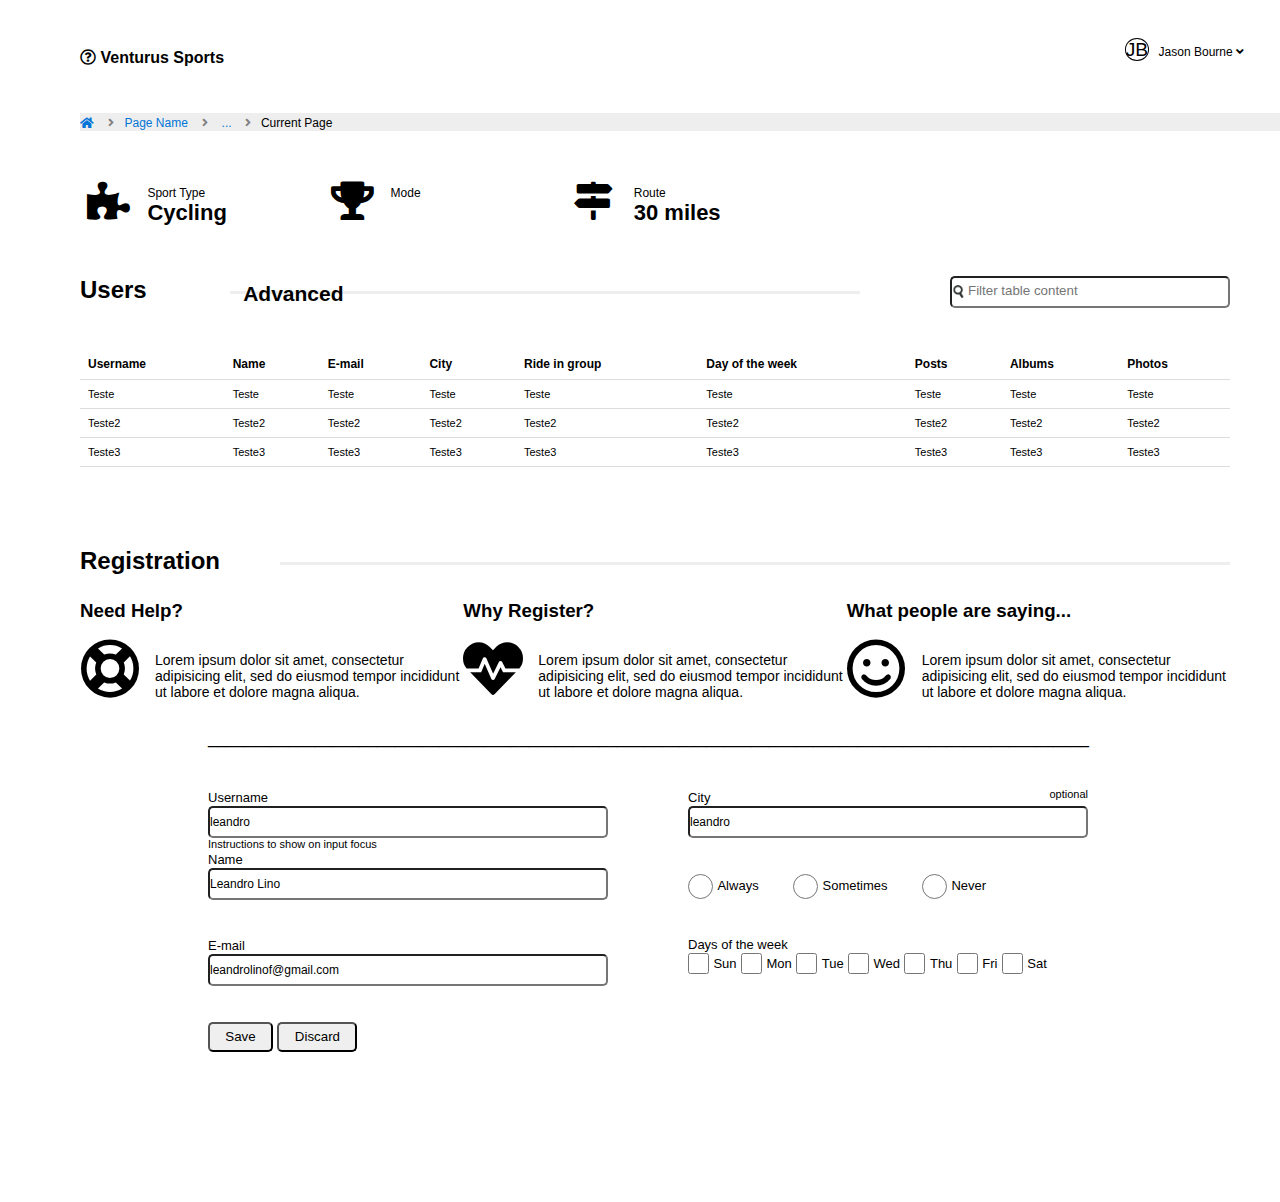
==== index.html @ faa8ad54 "teste venturus" ====
<!DOCTYPE html>
<html>
	<head>
		<title>Venturus Sports</title>
		<meta charset="utf-8">
		<link rel="stylesheet" href="assets/css/fontawesome.min.css">
		<link rel="stylesheet" href="assets/css/all.min.css">	
		<link rel="stylesheet" href="assets/css/solid.min.css">
		<link rel="stylesheet" type="text/css" href="assets/css/style.css">
	</head>

	<body>
		<div id="container">
			<div id="area-cabecalho">			
				<div id="area-logo">
					<h1>
						<i class="far fa-question-circle"></i>
						Venturus Sports
					</h1>
				</div>

				<div id="area-dropdown">
					<div class="dropdown">
						<span>JB</span>

					    <button class="dropbtn">Jason Bourne 
					      <i class="fa fa-angle-down"></i>
					    </button>
						
						<div class="dropdown-content">
						    <a href="#">Friends List</a>
						    <a href="#">Saved Items</a>
						    <a href="#">Notifications</a>
						    <a href="#">User Preferences</a>
						    <p>_____________________</p>
						    <a href="#">Logout</a>
						</div>
					</div>
				</div>
			</div>

			
			<div id="area-breadcrumb">
				<ul class="breadcrumb">
					<li><a href="#"><i class="fas fa-home"></i></a></li>
				    <li><a href="#">Page Name</a></li>
				    <li><a href="#"> ... </a></li>
				    <li>Current Page</li>
				</ul>
			</div>


			<div id="area-program">
				<div>
					<i class="fas fa-puzzle-piece"></i>
					<p id="sport">Sport Type</p>
					<p id="cycling">Cycling</p>
				</div>

				<div>
					<i class="fas fa-trophy"></i>
					<p id="mode">Mode</p>
					<p id="advanced">Advanced</p>
				</div>

				<div>
					<i class="fas fa-map-signs"></i>
					<p id="route">Route</p>
					<p id="miles">30 miles</p>
				</div>
			</div>


			<div id="area-table">
				<div id="area-table-head">
					<div id="area-users" class="pesquisa">
						<h2>Users</h2>
					</div>

					<div id="area-traco" class="pesquisa"></div>

					<div class="pesquisa" id="area-search">
						<input type="text" id="inputSearch" placeholder="Filter table content">
					</div>
				</div>

				<table>
					<thead>
                        <tr>
                        	<th>Username</th>
                        	<th>Name</th>
                        	<th>E-mail</th>
                        	<th>City</th>
                        	<th>Ride in group</th>
                        	<th>Day of the week</th>
                        	<th>Posts</th>
                        	<th>Albums</th>
                        	<th>Photos</th>
                        </tr>
                    </thead>

                    <tbody>
                    	<tr>
                    		<td>Teste</td>
                    		<td>Teste</td>
                    		<td>Teste</td>
                    		<td>Teste</td>
                    		<td>Teste</td>
                    		<td>Teste</td>
                    		<td>Teste</td>
                    		<td>Teste</td>
                    		<td>Teste</td>
                    	</tr>

                    	<tr>
                    		<td>Teste2</td>
                    		<td>Teste2</td>
                    		<td>Teste2</td>
                    		<td>Teste2</td>
                    		<td>Teste2</td>
                    		<td>Teste2</td>
                    		<td>Teste2</td>
                    		<td>Teste2</td>
                    		<td>Teste2</td>
                    	</tr>

                    	<tr>
                    		<td>Teste3</td>
                    		<td>Teste3</td>
                    		<td>Teste3</td>
                    		<td>Teste3</td>
                    		<td>Teste3</td>
                    		<td>Teste3</td>
                    		<td>Teste3</td>
                    		<td>Teste3</td>
                    		<td>Teste3</td>
                    	</tr>
                    </tbody>
				</table>
			</div>


			<div id="area-registration">
				<div id="area-reg">
					<div class="reg">
						<h2>Registration</h2>
					</div>

					<div id="area-traco2" class="pesquisa"></div>
				</div>
			</div>


			<div id="area-texts">
				<div>
					<h3 id="need">Need Help?</h3>
					<i class="far fa-life-ring"></i>
					<p id="help">Lorem ipsum dolor sit amet, consectetur adipisicing elit, sed do eiusmod tempor incididunt ut labore et dolore magna aliqua.</p>
				</div>

				<div>
					<h3 id="why">Why Register?</h3>
					<i class="fas fa-heartbeat"></i>
					<p id="why-register">Lorem ipsum dolor sit amet, consectetur adipisicing elit, sed do eiusmod tempor incididunt ut labore et dolore magna aliqua.</p>
				</div>

				<div>
					<h3>What people are saying...</h3>
					<i class="far fa-smile"></i>
					<p id="what-people">Lorem ipsum dolor sit amet, consectetur adipisicing elit, sed do eiusmod tempor incididunt ut labore et dolore magna aliqua.</p>
				</div>
			</div>

			<p id="linha-baixo">___________________________________________________________________________________________________
			</p>

			<div id="area-form">
				<form enctype="multipart/form-data" id="cadFuncSCracha" method="POST" data-toggle="validator">
					<section class="container row">
						<div>
							<label for="inputUserName">Username</label><br>
		                    <input class="input" type="text" id="inputUserName" name="inputUserName" value="leandro"><br>
		                    <p id="instructions">Instructions to show on input focus</p>

							<label for="inputName">Name</label><br>
		                    <input class="input" type="text" id="inputName" name="inputName" value="Leandro Lino"><br><br><br>

							<label for="inputMail">E-mail</label><br>
		                    <input class="input" type="text" id="inputMail" name="inputMail" value="leandrolinof@gmail.com"><br><br><br>

		                    <input class="save" type="submit" value="Save">
		  					<input class="discard" type="submit" value="Discard">
	  					</div>

	  					<div>
							<label for="inputCity">City</label>
							<label id="inputOptional" for="inputCity">optional</label><br>
		                    <input class="input" type="text" id="inputCity" name="inputCity" value="leandro"><br><br><br>

							<input class="radio" type="radio" id="always" value="1" name="whatever">
							<label class="label-radio" for="male">Always</label>
							<input class="radio" type="radio" id="sometimes" value="2" name="whatever">
							<label class="label-radio" for="female">Sometimes</label>
							<input class="radio" type="radio" id="never" value="3" name="whatever">
							<label class="label-radio" for="other">Never</label><br><br><br>

							<label for="other">Days of the week</label><br>
					        <input class="check" type="checkbox" id="sun" name="sun" value="1">
						  	<label for="sun"> Sun</label>
						  	<input class="check" type="checkbox" id="mon" name="mon" value="2">
						  	<label for="mon"> Mon</label>
						  	<input class="check" type="checkbox" id="tue" name="tue" value="3">
						  	<label for="tue"> Tue</label>	
						  	<input class="check" type="checkbox" id="wed" name="wed" value="3">
						  	<label for="wed"> Wed</label>
						  	<input class="check" type="checkbox" id="thu" name="thu" value="3">
						  	<label for="thu"> Thu</label>
						  	<input class="check" type="checkbox" id="fri" name="fri" value="3">
						  	<label for="fri"> Fri</label>
						  	<input class="check" type="checkbox" id="sat" name="sat" value="3">
						  	<label for="sat"> Sat</label>
	  					</div>
  					</section>
                </form>
            </div>
		</div>
	</body>
</html>
---- assets/css/solid.min.css ----
/*!
 * Font Awesome Free 5.13.0 by @fontawesome - https://fontawesome.com
 * License - https://fontawesome.com/license/free (Icons: CC BY 4.0, Fonts: SIL OFL 1.1, Code: MIT License)
 */
@font-face{font-family:"Font Awesome 5 Free";font-style:normal;font-weight:900;font-display:block;src:url(../webfonts/fa-solid-900.eot);src:url(../webfonts/fa-solid-900.eot?#iefix) format("embedded-opentype"),url(../webfonts/fa-solid-900.woff2) format("woff2"),url(../webfonts/fa-solid-900.woff) format("woff"),url(../webfonts/fa-solid-900.ttf) format("truetype"),url(../webfonts/fa-solid-900.svg#fontawesome) format("svg")}.fa,.fas{font-family:"Font Awesome 5 Free";font-weight:900}
---- assets/css/style.css ----
*{margin:0;padding:0;box-sizing:border-box}body{font-family:arial;background-color:#fff}#area-cabecalho{left:0;top:0;width:100%;height:100px;display:flex}#area-cabecalho h1{margin-top:22%;font-size:1em;margin-left:5em}#area-cabecalho #area-dropdown{margin-left:auto}#area-cabecalho #area-dropdown .dropbtn{margin-right:3em;font-size:12px;border:none;background-color:inherit}#area-cabecalho #area-dropdown .dropdown{position:relative;display:inline-block;float:right;margin-top:25%}#area-cabecalho #area-dropdown .dropdown span{border-radius:100%;border:1px solid black;font-size:1.2em;margin-right:5px}#area-cabecalho #area-dropdown .dropdown-content{display:none;position:absolute;min-width:160px;right:0;box-shadow:0px 8px 16px 0px rgba(0,0,0,0.2);z-index:1;font-size:12px}#area-cabecalho #area-dropdown .dropdown-content a{color:black;padding:12px 16px;text-decoration:none;display:block}#area-cabecalho #area-dropdown .dropdown:hover .dropdown-content{display:block}#area-breadcrumb ul.breadcrumb{background-color:#eee;margin-left:5em;margin-top:1%;margin-bottom:1%}#area-breadcrumb ul.breadcrumb li{display:inline;font-size:12px}#area-breadcrumb ul.breadcrumb li+li:before{padding:10px;font-family:"Font Awesome\ 5 Free";content:"\f105";font-weight:900;color:gray}#area-breadcrumb ul.breadcrumb li a{color:#0275d8;text-decoration:none}#area-breadcrumb ul.breadcrumb li a:hover{color:#01447e;text-decoration:underline}#area-program{display:flex}#area-program i{margin-left:2.3em;display:block;float:left;margin-right:10px;width:50px;height:100%;font-size:38px;margin-top:1em}#area-program div{width:19%;margin-bottom:2em}#area-program div #sport{margin-top:3.5em;font-size:12px}#area-program div #cycling{font-size:22px;font-weight:bold}#area-program div #mode{margin-top:3.5em;font-size:12px}#area-program div #advanced{font-size:21px;font-weight:bold}#area-program div #route{margin-top:3.5em;font-size:12px}#area-program div #miles{font-size:22px;font-weight:bold}#area-table{margin-left:5em;width:1150px}#area-table table{border-collapse:collapse;width:1150px}#area-table th,#area-table td{padding:8px;text-align:left;border-bottom:1px solid #ddd}#area-table th{font-size:12px}#area-table td{font-size:11px}#area-table tr:hover{background-color:#f5f5f5}#area-table #area-table-head .pesquisa{float:left}#area-table #area-table-head input[type='text']{background-image:url(../images/icon_search.png);background-repeat:no-repeat;background-position:left;background-size:1em}#area-table #area-table-head #inputSearch{height:32px;width:280px;border-radius:5px;padding:12px 16px 14px}#area-table #area-table-head #area-users{width:150px;margin-bottom:45px}#area-table #area-table-head #area-traco{border-bottom:inset;width:630px;margin-top:15px;margin-right:90px}#area-registration{margin-left:5em;margin-top:5em;width:1150px;display:flex}#area-registration #area-reg .reg{float:left;width:200px}#area-registration #area-traco2{border-bottom:inset;width:650px;margin-top:15px;width:950px;float:right}#area-messages{margin-left:5em;display:flex;width:1150px}#area-messages h3{display:block;float:left;margin-right:350px;width:50px;height:100%;font-size:20px;margin-top:15px}#area-texts{margin-left:5em;display:flex;width:1150px;margin-top:25px}#area-texts i{display:block;float:left;margin-right:25px;width:50px;height:100%;font-size:60px;margin-top:17px}#area-texts div #help{margin-top:30px;font-size:14px}#area-texts div #why-register{margin-top:30px;font-size:14px}#area-texts div #what-people{margin-top:30px;font-size:14px}#linha-baixo{margin-left:13em;margin-bottom:40px;margin-top:30px;width:950px}#area-form{margin-left:13em;width:880px;margin-bottom:150px}#area-form #instructions{font-size:11px}#area-form .input{width:400px;font-size:12px;height:32px;border-radius:5px}#area-form label{font-size:13px}#area-form .radio{height:25px;width:25px;display:inline-block;cursor:pointer;vertical-align:middle;border-radius:100%}#area-form .label-radio{margin-right:30px}#area-form .check{height:21px;width:21px;display:inline-block;cursor:pointer;vertical-align:middle;border-radius:100%}#area-form .save{width:65px;height:30px;border-radius:5px}#area-form .discard{width:80px;height:30px;border-radius:5px}#area-form .row{flex-direction:row}#area-form .container{margin:0 auto;display:flex;justify-content:space-between}#area-form #inputOptional{float:right;font-size:11px}
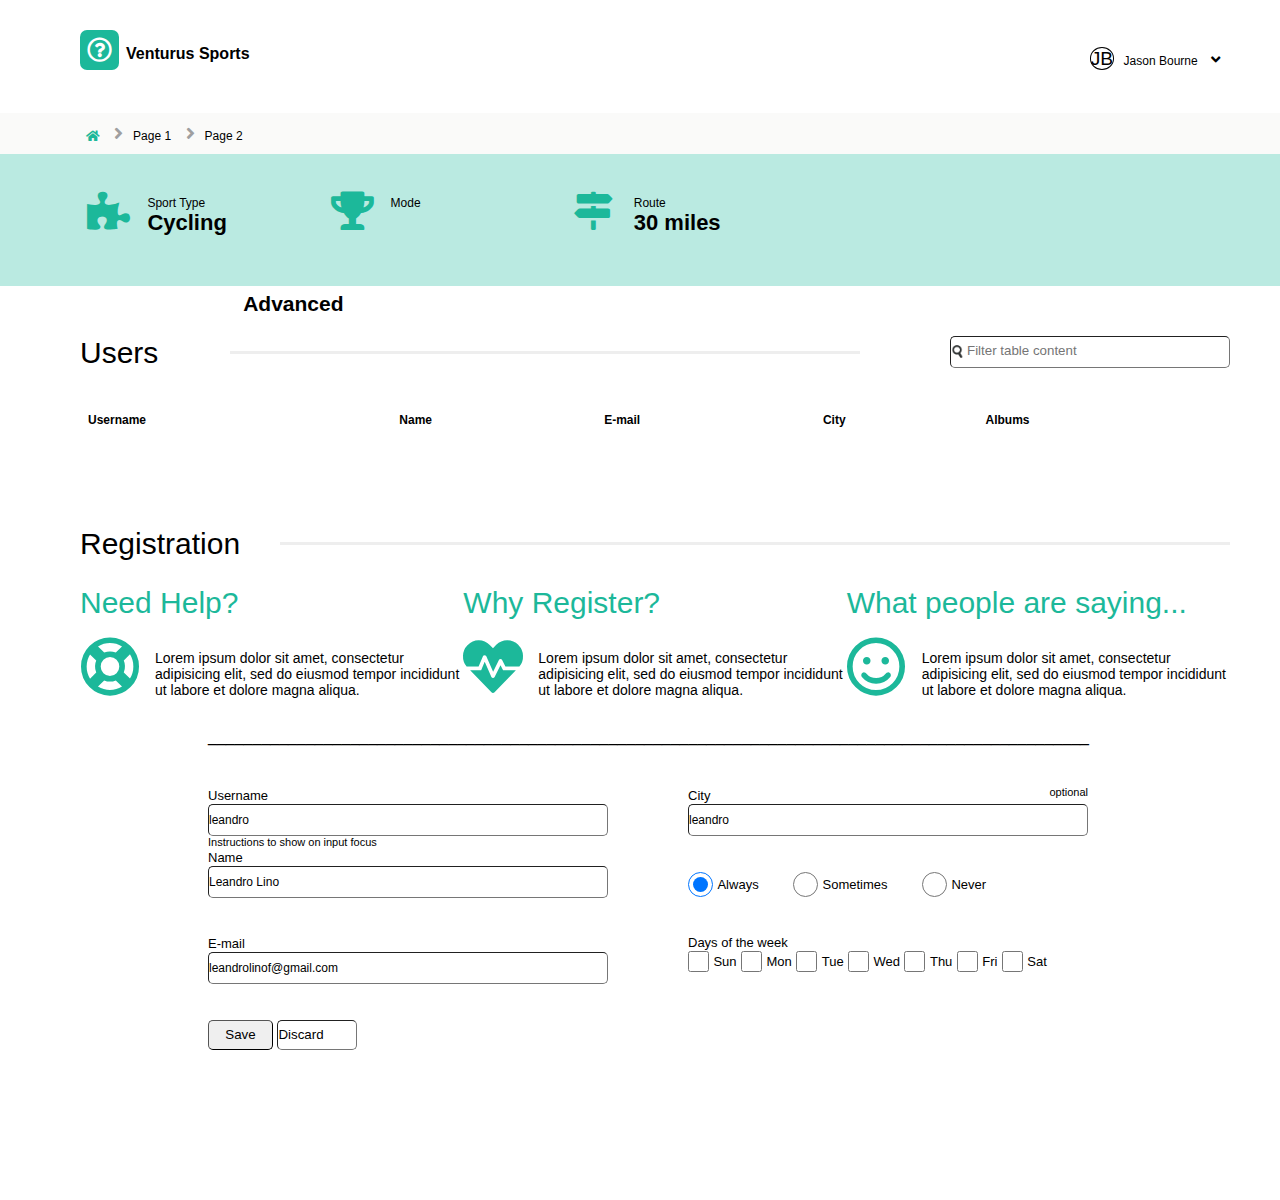
==== commit d2bd063f: "teste Venturus" ====
--- a/index.html
+++ b/index.html
@@ -7,14 +7,21 @@
 		<link rel="stylesheet" href="assets/css/all.min.css">	
 		<link rel="stylesheet" href="assets/css/solid.min.css">
 		<link rel="stylesheet" type="text/css" href="assets/css/style.css">
+
+		<script type="text/javascript" src="assets/js/jquery-3.5.0.min.js">
+			
+		</script>
 	</head>
 
 	<body>
 		<div id="container">
 			<div id="area-cabecalho">			
-				<div id="area-logo">
+				<div id="area-logo">						
+					<div id="div-logo">
+					    <i id="logo" class="far fa-question-circle"></i>
+					</div>
+
 					<h1>
-						<i class="far fa-question-circle"></i>
 						Venturus Sports
 					</h1>
 				</div>
@@ -24,7 +31,7 @@
 						<span>JB</span>
 
 					    <button class="dropbtn">Jason Bourne 
-					      <i class="fa fa-angle-down"></i>
+					      <i id="jb-angle-down" class="fa fa-angle-down"></i>
 					    </button>
 						
 						<div class="dropdown-content">
@@ -32,7 +39,7 @@
 						    <a href="#">Saved Items</a>
 						    <a href="#">Notifications</a>
 						    <a href="#">User Preferences</a>
-						    <p>_____________________</p>
+						    <p>________________________</p>
 						    <a href="#">Logout</a>
 						</div>
 					</div>
@@ -43,9 +50,9 @@
 			<div id="area-breadcrumb">
 				<ul class="breadcrumb">
 					<li><a href="#"><i class="fas fa-home"></i></a></li>
-				    <li><a href="#">Page Name</a></li>
-				    <li><a href="#"> ... </a></li>
-				    <li>Current Page</li>
+				    <li><a href="pag1.html">Page 1</a></li>
+				    <li><a href="pag2.html">Page 2</a></li>
+				    <!--<li>Current Page</li>-->
 				</ul>
 			</div>
 
@@ -74,7 +81,7 @@
 			<div id="area-table">
 				<div id="area-table-head">
 					<div id="area-users" class="pesquisa">
-						<h2>Users</h2>
+						<h3>Users</h3>
 					</div>
 
 					<div id="area-traco" class="pesquisa"></div>
@@ -84,58 +91,34 @@
 					</div>
 				</div>
 
-				<table>
+				<table id="table-venturus">
 					<thead>
                         <tr>
                         	<th>Username</th>
                         	<th>Name</th>
                         	<th>E-mail</th>
                         	<th>City</th>
-                        	<th>Ride in group</th>
+                        	<!--<th>Ride in group</th>
                         	<th>Day of the week</th>
-                        	<th>Posts</th>
+                        	<th>Posts</th>-->
                         	<th>Albums</th>
-                        	<th>Photos</th>
+                        	<!--<th>Photos</th>-->
                         </tr>
                     </thead>
 
-                    <tbody>
+                    <!--<tbody>
                     	<tr>
-                    		<td>Teste</td>
-                    		<td>Teste</td>
-                    		<td>Teste</td>
-                    		<td>Teste</td>
-                    		<td>Teste</td>
-                    		<td>Teste</td>
-                    		<td>Teste</td>
-                    		<td>Teste</td>
-                    		<td>Teste</td>
+                    		<td class="td-username"></td>
+                    		<td class="td-name"></td>
+                    		<td class="td-mail"></td>
+                    		<td class="td-city"></td>
+                    		<td class="td-ride"></td>
+                    		<td class="td-day"></td>
+                    		<td class="td-posts"></td>
+                    		<td class="td-albuns"></td>
+                    		<td class="td-photos"></td>
                     	</tr>
-
-                    	<tr>
-                    		<td>Teste2</td>
-                    		<td>Teste2</td>
-                    		<td>Teste2</td>
-                    		<td>Teste2</td>
-                    		<td>Teste2</td>
-                    		<td>Teste2</td>
-                    		<td>Teste2</td>
-                    		<td>Teste2</td>
-                    		<td>Teste2</td>
-                    	</tr>
-
-                    	<tr>
-                    		<td>Teste3</td>
-                    		<td>Teste3</td>
-                    		<td>Teste3</td>
-                    		<td>Teste3</td>
-                    		<td>Teste3</td>
-                    		<td>Teste3</td>
-                    		<td>Teste3</td>
-                    		<td>Teste3</td>
-                    		<td>Teste3</td>
-                    	</tr>
-                    </tbody>
+                    </tbody>-->
 				</table>
 			</div>
 
@@ -143,7 +126,7 @@
 			<div id="area-registration">
 				<div id="area-reg">
 					<div class="reg">
-						<h2>Registration</h2>
+						<h3>Registration</h3>
 					</div>
 
 					<div id="area-traco2" class="pesquisa"></div>
@@ -188,8 +171,8 @@
 							<label for="inputMail">E-mail</label><br>
 		                    <input class="input" type="text" id="inputMail" name="inputMail" value="leandrolinof@gmail.com"><br><br><br>
 
-		                    <input class="save" type="submit" value="Save">
-		  					<input class="discard" type="submit" value="Discard">
+		                    <input id="btnSave" class="save" type="submit" value="Save">
+		  					<input id="btnDiscard" class="discard" value="Discard">
 	  					</div>
 
 	  					<div>
@@ -197,32 +180,189 @@
 							<label id="inputOptional" for="inputCity">optional</label><br>
 		                    <input class="input" type="text" id="inputCity" name="inputCity" value="leandro"><br><br><br>
 
-							<input class="radio" type="radio" id="always" value="1" name="whatever">
+							<input id="inputRadio1" class="radio" checked type="radio" id="always" value="1" name="whatever">
 							<label class="label-radio" for="male">Always</label>
-							<input class="radio" type="radio" id="sometimes" value="2" name="whatever">
+							<input id="inputRadio2" class="radio" type="radio" id="sometimes" value="2" name="whatever">
 							<label class="label-radio" for="female">Sometimes</label>
-							<input class="radio" type="radio" id="never" value="3" name="whatever">
+							<input id="inputRadio3" class="radio" type="radio" id="never" value="3" name="whatever">
 							<label class="label-radio" for="other">Never</label><br><br><br>
 
 							<label for="other">Days of the week</label><br>
-					        <input class="check" type="checkbox" id="sun" name="sun" value="1">
+					        <input id="inputCheck1" class="check" type="checkbox" id="sun" name="sun" value="1">
 						  	<label for="sun"> Sun</label>
-						  	<input class="check" type="checkbox" id="mon" name="mon" value="2">
+						  	<input id="inputCheck2"  class="check" type="checkbox" id="mon" name="mon" value="2">
 						  	<label for="mon"> Mon</label>
-						  	<input class="check" type="checkbox" id="tue" name="tue" value="3">
+						  	<input id="inputCheck3"  class="check" type="checkbox" id="tue" name="tue" value="3">
 						  	<label for="tue"> Tue</label>	
-						  	<input class="check" type="checkbox" id="wed" name="wed" value="3">
+						  	<input id="inputCheck4"  class="check" type="checkbox" id="wed" name="wed" value="3">
 						  	<label for="wed"> Wed</label>
-						  	<input class="check" type="checkbox" id="thu" name="thu" value="3">
+						  	<input id="inputCheck5"  class="check" type="checkbox" id="thu" name="thu" value="3">
 						  	<label for="thu"> Thu</label>
-						  	<input class="check" type="checkbox" id="fri" name="fri" value="3">
+						  	<input id="inputCheck6"  class="check" type="checkbox" id="fri" name="fri" value="3">
 						  	<label for="fri"> Fri</label>
-						  	<input class="check" type="checkbox" id="sat" name="sat" value="3">
+						  	<input id="inputCheck7"  class="check" type="checkbox" id="sat" name="sat" value="3">
 						  	<label for="sat"> Sat</label>
 	  					</div>
   					</section>
                 </form>
             </div>
 		</div>
+
+		<script type="text/javascript">
+			var vUsers;
+			var vAlbums;
+			var albumCount;
+			var length;
+			var table = document.getElementById('table-venturus');
+
+
+			$(document).ready(function() {
+            	$.ajax({ url: 'https://jsonplaceholder.typicode.com/users',
+	            		async: true,
+	                    success: function(data1) {
+	                     	vUsers = data1;
+
+							vUsers.forEach((line) => {
+							    var lineId   = line.id;
+							  	var tr       = document.createElement('tr');
+								var username = document.createElement('td');
+						    	var name     = document.createElement('td');    
+								var email    = document.createElement('td');    
+								var city     = document.createElement('td');
+								var tdAlbums = document.createElement('td');
+
+							    var trash    = document.createElement("td");
+
+								
+							    $.ajax({url: 'https://jsonplaceholder.typicode.com/photos',
+										async: true,
+					                    success: function(data2) {
+					                    	//vAlbums = data2; 
+					                    	callback(data2);
+											
+											/*albumCount = contaAlbums(lineId);
+					                    	
+					                    	function contaAlbums(lineId) {
+						                    	length = 0; 
+
+						                    	vAlbums.forEach(function(album) {
+											        if (album.albumId == lineId) { 
+											            length++;
+											        };
+											    }.bind(vAlbums));
+
+											    albumCount = length;
+											  
+											    return length;
+											};*/
+					                    },
+					                    error: function(xhr, ajaxOptions, thrownError) {
+					                        alert(thrownError);
+
+					                        return false; 
+					                    }
+				                });
+
+
+
+
+				                function callback(resposta) {
+				                	vAlbums = resposta;
+
+
+						                    	length = 0; 
+
+						                    	vAlbums.forEach(function(album) {
+											        if (album.albumId == lineId) { 
+											            length++;
+											        }
+											    }.bind(vAlbums));
+
+											    albumCount = length;
+				               
+
+
+							    /*username.innerText = line.username;
+							    name.innerText     = line.name;
+							    email.innerText    = line.email;
+							    city.innerText     = line.address.city;
+							    tdAlbums.innerText = albumCount;
+
+							    tr.append(username, name, email, city, tdAlbums);
+							    table.append(tr);*/
+				                };
+
+
+                				username.innerText  = line.username;
+							    name.innerText      = line.name;
+							    email.innerText     = line.email;
+							    city.innerText      = line.address.city;
+							    tdAlbums.innerText  = albumCount;
+							    trash.innerHTML     = '<a onclick="excluir()" href="javascript:void(0)"><i class="far fa-trash-alt btnDelete"></i></a>';
+							        trash.onclick=function(){
+								    excluir(this);
+								    };
+
+							    tr.append(username, name, email, city, tdAlbums, trash);
+							    table.append(tr);
+								
+
+
+							}); 
+	                    },
+	                    error: function(xhr, ajaxOptions, thrownError) {
+	                        alert(thrownError);
+
+	                        return false; 
+	                    }
+                });
+
+
+   	
+
+				$('#btnSave').on('click', function() {
+				    var newRow = $("<tr>");	    
+				    var cols = "";	
+
+				    cols += '<td>'+document.getElementById("inputUserName").value+'</td>';	    
+				    cols += '<td>'+document.getElementById("inputName").value+'</td>';	    
+				    cols += '<td>'+document.getElementById("inputMail").value+'</td>';		    
+				    cols += '<td>'+document.getElementById("inputCity").value+'</td>'; 
+				    cols += '<td>0</td>';   
+				    cols += '<td>';	    
+				    cols += '<button class="far fa-trash-alt"></button>';	    
+				    cols += '</td>';	
+
+				    newRow.append(cols);	    
+				    $("#table-venturus").append(newRow);	
+				    return false;
+				});
+
+
+				$('#btnDiscard').on('click', function() {
+					document.getElementById("inputUserName").value = null;	    
+				    document.getElementById("inputName").value     = null;   
+				    document.getElementById("inputMail").value 	   = null;	    
+				    document.getElementById("inputCity").value 	   = null;	
+				    document.getElementById("inputRadio1").checked = true;
+				    document.getElementById("inputCheck1").checked = false;	
+				    document.getElementById("inputCheck2").checked = false;				
+				    document.getElementById("inputCheck3").checked = false;
+				    document.getElementById("inputCheck4").checked = false;
+				    document.getElementById("inputCheck5").checked = false;
+				    document.getElementById("inputCheck6").checked = false;
+				    document.getElementById("inputCheck7").checked = false;
+				});
+
+
+				function excluir(event) {
+					var tr = $(event.target).closest('tr');
+					tr.remove();
+				};
+            });	
+		</script>
+
+
+
 	</body>
 </html>--- a/assets/css/style.css
+++ b/assets/css/style.css
@@ -1 +1 @@
-*{margin:0;padding:0;box-sizing:border-box}body{font-family:arial;background-color:#fff}#area-cabecalho{left:0;top:0;width:100%;height:100px;display:flex}#area-cabecalho h1{margin-top:22%;font-size:1em;margin-left:5em}#area-cabecalho #area-dropdown{margin-left:auto}#area-cabecalho #area-dropdown .dropbtn{margin-right:3em;font-size:12px;border:none;background-color:inherit}#area-cabecalho #area-dropdown .dropdown{position:relative;display:inline-block;float:right;margin-top:25%}#area-cabecalho #area-dropdown .dropdown span{border-radius:100%;border:1px solid black;font-size:1.2em;margin-right:5px}#area-cabecalho #area-dropdown .dropdown-content{display:none;position:absolute;min-width:160px;right:0;box-shadow:0px 8px 16px 0px rgba(0,0,0,0.2);z-index:1;font-size:12px}#area-cabecalho #area-dropdown .dropdown-content a{color:black;padding:12px 16px;text-decoration:none;display:block}#area-cabecalho #area-dropdown .dropdown:hover .dropdown-content{display:block}#area-breadcrumb ul.breadcrumb{background-color:#eee;margin-left:5em;margin-top:1%;margin-bottom:1%}#area-breadcrumb ul.breadcrumb li{display:inline;font-size:12px}#area-breadcrumb ul.breadcrumb li+li:before{padding:10px;font-family:"Font Awesome\ 5 Free";content:"\f105";font-weight:900;color:gray}#area-breadcrumb ul.breadcrumb li a{color:#0275d8;text-decoration:none}#area-breadcrumb ul.breadcrumb li a:hover{color:#01447e;text-decoration:underline}#area-program{display:flex}#area-program i{margin-left:2.3em;display:block;float:left;margin-right:10px;width:50px;height:100%;font-size:38px;margin-top:1em}#area-program div{width:19%;margin-bottom:2em}#area-program div #sport{margin-top:3.5em;font-size:12px}#area-program div #cycling{font-size:22px;font-weight:bold}#area-program div #mode{margin-top:3.5em;font-size:12px}#area-program div #advanced{font-size:21px;font-weight:bold}#area-program div #route{margin-top:3.5em;font-size:12px}#area-program div #miles{font-size:22px;font-weight:bold}#area-table{margin-left:5em;width:1150px}#area-table table{border-collapse:collapse;width:1150px}#area-table th,#area-table td{padding:8px;text-align:left;border-bottom:1px solid #ddd}#area-table th{font-size:12px}#area-table td{font-size:11px}#area-table tr:hover{background-color:#f5f5f5}#area-table #area-table-head .pesquisa{float:left}#area-table #area-table-head input[type='text']{background-image:url(../images/icon_search.png);background-repeat:no-repeat;background-position:left;background-size:1em}#area-table #area-table-head #inputSearch{height:32px;width:280px;border-radius:5px;padding:12px 16px 14px}#area-table #area-table-head #area-users{width:150px;margin-bottom:45px}#area-table #area-table-head #area-traco{border-bottom:inset;width:630px;margin-top:15px;margin-right:90px}#area-registration{margin-left:5em;margin-top:5em;width:1150px;display:flex}#area-registration #area-reg .reg{float:left;width:200px}#area-registration #area-traco2{border-bottom:inset;width:650px;margin-top:15px;width:950px;float:right}#area-messages{margin-left:5em;display:flex;width:1150px}#area-messages h3{display:block;float:left;margin-right:350px;width:50px;height:100%;font-size:20px;margin-top:15px}#area-texts{margin-left:5em;display:flex;width:1150px;margin-top:25px}#area-texts i{display:block;float:left;margin-right:25px;width:50px;height:100%;font-size:60px;margin-top:17px}#area-texts div #help{margin-top:30px;font-size:14px}#area-texts div #why-register{margin-top:30px;font-size:14px}#area-texts div #what-people{margin-top:30px;font-size:14px}#linha-baixo{margin-left:13em;margin-bottom:40px;margin-top:30px;width:950px}#area-form{margin-left:13em;width:880px;margin-bottom:150px}#area-form #instructions{font-size:11px}#area-form .input{width:400px;font-size:12px;height:32px;border-radius:5px}#area-form label{font-size:13px}#area-form .radio{height:25px;width:25px;display:inline-block;cursor:pointer;vertical-align:middle;border-radius:100%}#area-form .label-radio{margin-right:30px}#area-form .check{height:21px;width:21px;display:inline-block;cursor:pointer;vertical-align:middle;border-radius:100%}#area-form .save{width:65px;height:30px;border-radius:5px}#area-form .discard{width:80px;height:30px;border-radius:5px}#area-form .row{flex-direction:row}#area-form .container{margin:0 auto;display:flex;justify-content:space-between}#area-form #inputOptional{float:right;font-size:11px}
+*{margin:0;padding:0;box-sizing:border-box}body{font-family:arial;background-color:#fff}i{color:#1cb89a}h3{font-weight:10;font-size:30px}input{border-width:thin}.btnDelete{font-family:"Font Awesome\ 5 Free";content:"\f2ed";display:none}#area-cabecalho{left:0;top:0;width:100%;height:100px;display:flex}#area-cabecalho h1{margin-top:15%;font-size:1em;margin-left:5em}#area-cabecalho #area-logo{width:300px}#area-cabecalho #area-logo #div-logo{border-radius:7px;float:left;padding:7px;background-color:#1cb89a;margin-left:5em;margin-top:10%;margin-right:7px}#area-cabecalho #area-logo #logo{color:#fff;font-size:25px}#area-cabecalho #area-dropdown{margin-left:auto}#area-cabecalho #area-dropdown .dropbtn{margin-right:5em;font-size:12px;border:none;background-color:inherit}#area-cabecalho #area-dropdown .dropbtn #jb-angle-down{color:black;font-weight:bold;font-size:15px;margin-left:10px}#area-cabecalho #area-dropdown .dropdown{position:relative;display:inline-block;float:right;margin-top:25%}#area-cabecalho #area-dropdown .dropdown span{border-radius:100%;border:1px solid black;font-size:1.2em;margin-right:5px}#area-cabecalho #area-dropdown .dropdown-content{display:none;position:absolute;min-width:160px;right:0;background-color:#f9f9f9;box-shadow:0px 8px 16px 0px rgba(0,0,0,0.2);z-index:1;font-size:12px}#area-cabecalho #area-dropdown .dropdown-content a{color:black;padding:12px 16px;text-decoration:none;display:block}#area-cabecalho #area-dropdown .dropdown-content a:hover,#area-cabecalho #area-dropdown .dropdown-content a.focus{color:#1cb89a}#area-cabecalho #area-dropdown .dropdown:hover .dropdown-content{display:block}#area-breadcrumb{width:100%}#area-breadcrumb i{margin-left:5.8em}#area-breadcrumb ul.breadcrumb{background-color:#fafaf9;margin-top:1%;padding:10px 16px}#area-breadcrumb ul.breadcrumb li{display:inline;font-size:12px}#area-breadcrumb ul.breadcrumb li+li:before{padding:10px;font-family:"Font Awesome\ 5 Free";content:"\f105";font-weight:900;color:#9f9fa0;font-size:18px}#area-breadcrumb ul.breadcrumb li a{color:black;text-decoration:none}#area-breadcrumb ul.breadcrumb li a:hover{color:#1cb89a;text-decoration:underline}#area-program{display:flex;background-color:#baeae1;width:100%}#area-program i{margin-left:2.3em;display:block;float:left;margin-right:10px;width:50px;height:100%;font-size:38px;margin-top:1em}#area-program div{width:19%;margin-bottom:2em}#area-program div #sport{margin-top:3.5em;font-size:12px}#area-program div #cycling{font-size:22px;font-weight:bold}#area-program div #mode{margin-top:3.5em;font-size:12px}#area-program div #advanced{font-size:21px;font-weight:bold}#area-program div #route{margin-top:3.5em;font-size:12px}#area-program div #miles{font-size:22px;font-weight:bold}#area-table{margin-left:5em;width:1150px;margin-top:50px}#area-table table{border-collapse:collapse;width:1150px;overflow-x:auto}#area-table th,#area-table td{padding:8px;text-align:left;cursor:pointer;padding-bottom:20px}#area-table th{font-size:12px}#area-table td{font-size:11px;padding-top:20px}#area-table td .td-color{color:#1cb89a}#area-table tr:hover{background-color:#f5f5f5}#area-table tr:nth-child(even){background-color:#f2f2f2}#area-table tr:hover .btnDelete{display:block}#area-table #area-table-head .pesquisa{float:left}#area-table #area-table-head input[type='text']{background-image:url(../images/icon_search.png);background-repeat:no-repeat;background-position:left;background-size:1em}#area-table #area-table-head #inputSearch{height:32px;width:280px;border-radius:5px;padding:12px 16px 14px}#area-table #area-table-head #area-users{width:150px;margin-bottom:35px}#area-table #area-table-head #area-traco{border-bottom:inset;width:630px;margin-top:15px;margin-right:90px}#area-registration{margin-left:5em;margin-top:5em;width:1150px;display:flex}#area-registration #area-reg .reg{float:left;width:200px}#area-registration #area-traco2{border-bottom:inset;width:650px;margin-top:15px;width:950px;float:right}#area-messages{margin-left:5em;display:flex;width:1150px}#area-messages h3{display:block;float:left;margin-right:350px;width:50px;height:100%;font-size:20px;margin-top:15px}#area-texts{margin-left:5em;display:flex;width:1150px;margin-top:25px}#area-texts i{display:block;float:left;margin-right:25px;width:50px;height:100%;font-size:60px;margin-top:17px}#area-texts h3{color:#1cb89a;font-weight:40}#area-texts div #help{margin-top:30px;font-size:14px}#area-texts div #why-register{margin-top:30px;font-size:14px}#area-texts div #what-people{margin-top:30px;font-size:14px}#linha-baixo{margin-left:13em;margin-bottom:40px;margin-top:30px;width:950px}#area-form{margin-left:13em;width:880px;margin-bottom:150px}#area-form #instructions{font-size:11px}#area-form .input{width:400px;font-size:12px;height:32px;border-radius:5px}#area-form label{font-size:13px}#area-form .radio{height:25px;width:25px;display:inline-block;cursor:pointer;vertical-align:middle;border-radius:100%}#area-form .label-radio{margin-right:30px}#area-form .check{height:21px;width:21px;display:inline-block;cursor:pointer;vertical-align:middle;border-radius:100%}#area-form .save{width:65px;height:30px;border-radius:5px}#area-form .discard{width:80px;height:30px;border-radius:5px}#area-form .row{flex-direction:row}#area-form .container{margin:0 auto;display:flex;justify-content:space-between}#area-form #inputOptional{float:right;font-size:11px}
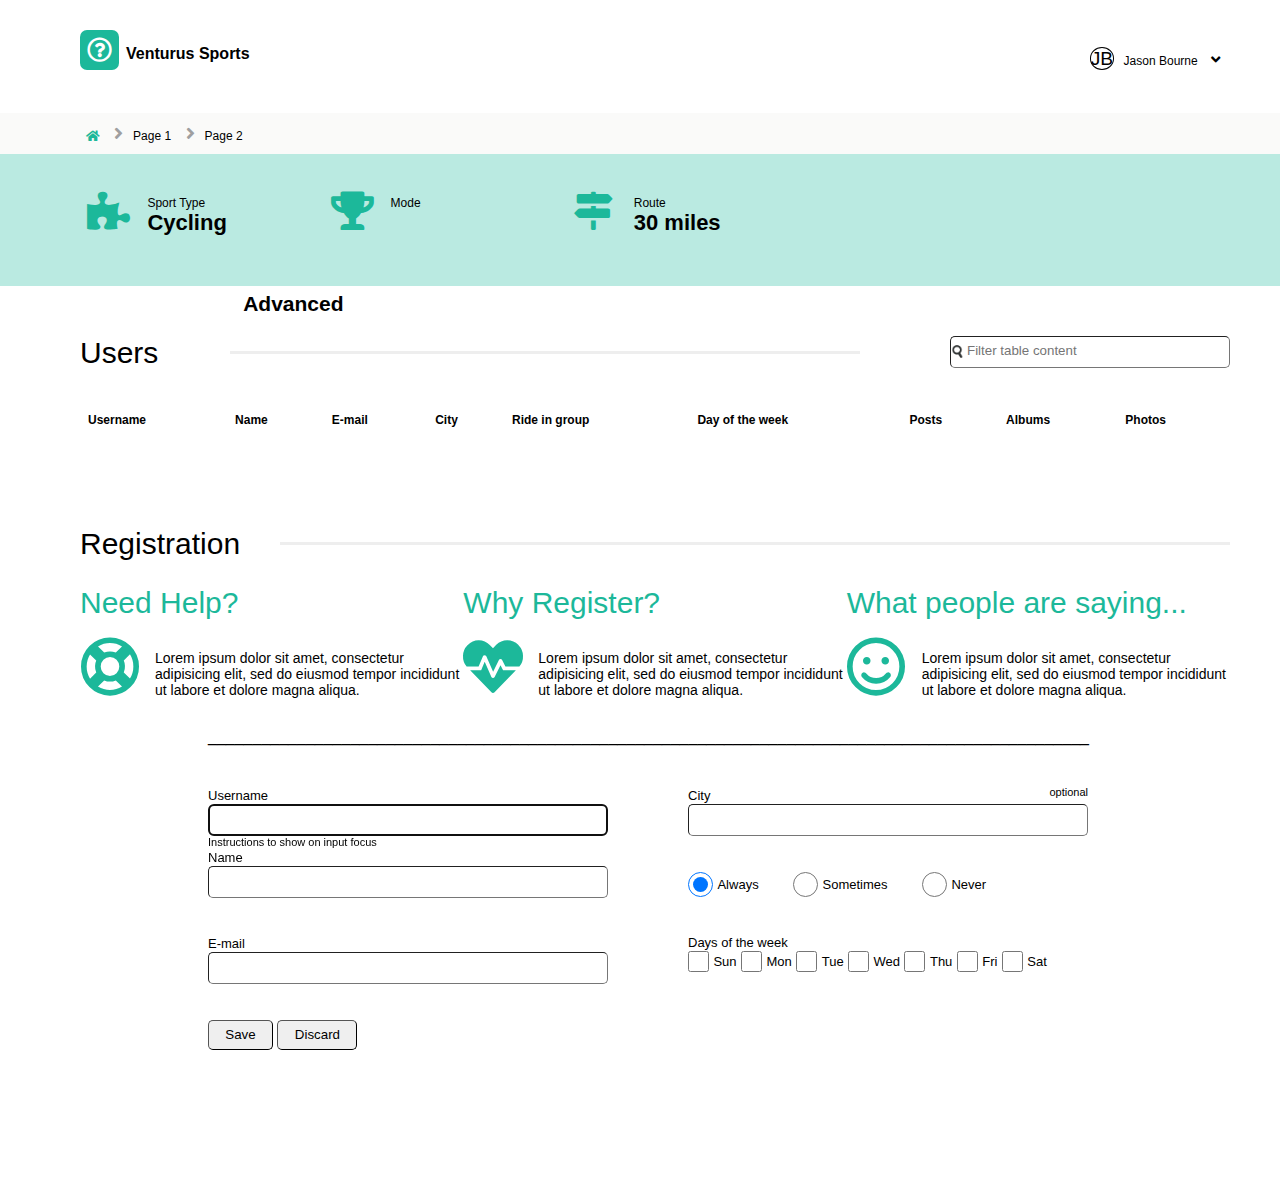
==== commit 3d5f5f26: "teste Venturus" ====
--- a/index.html
+++ b/index.html
@@ -8,9 +8,7 @@
 		<link rel="stylesheet" href="assets/css/solid.min.css">
 		<link rel="stylesheet" type="text/css" href="assets/css/style.css">
 
-		<script type="text/javascript" src="assets/js/jquery-3.5.0.min.js">
-			
-		</script>
+		<script type="text/javascript" src="assets/js/jquery-3.5.0.min.js"></script>
 	</head>
 
 	<body>
@@ -87,7 +85,7 @@
 					<div id="area-traco" class="pesquisa"></div>
 
 					<div class="pesquisa" id="area-search">
-						<input type="text" id="inputSearch" placeholder="Filter table content">
+						<input type="text" id="inputSearch" onkeyup="TableSearch()" placeholder="Filter table content">
 					</div>
 				</div>
 
@@ -98,27 +96,13 @@
                         	<th>Name</th>
                         	<th>E-mail</th>
                         	<th>City</th>
-                        	<!--<th>Ride in group</th>
+                        	<th>Ride in group</th>
                         	<th>Day of the week</th>
-                        	<th>Posts</th>-->
+                        	<th>Posts</th>
                         	<th>Albums</th>
-                        	<!--<th>Photos</th>-->
+                        	<th>Photos</th>
                         </tr>
                     </thead>
-
-                    <!--<tbody>
-                    	<tr>
-                    		<td class="td-username"></td>
-                    		<td class="td-name"></td>
-                    		<td class="td-mail"></td>
-                    		<td class="td-city"></td>
-                    		<td class="td-ride"></td>
-                    		<td class="td-day"></td>
-                    		<td class="td-posts"></td>
-                    		<td class="td-albuns"></td>
-                    		<td class="td-photos"></td>
-                    	</tr>
-                    </tbody>-->
 				</table>
 			</div>
 
@@ -158,27 +142,27 @@
 			</p>
 
 			<div id="area-form">
-				<form enctype="multipart/form-data" id="cadFuncSCracha" method="POST" data-toggle="validator">
-					<section class="container row">
+				<form enctype="multipart/form-data" method="POST" data-toggle="validator">
+					<section class="container">
 						<div>
 							<label for="inputUserName">Username</label><br>
-		                    <input class="input" type="text" id="inputUserName" name="inputUserName" value="leandro"><br>
+		                    <input autofocus class="input" type="text" id="inputUserName" name="inputUserName" value=""><br>
 		                    <p id="instructions">Instructions to show on input focus</p>
 
 							<label for="inputName">Name</label><br>
-		                    <input class="input" type="text" id="inputName" name="inputName" value="Leandro Lino"><br><br><br>
+		                    <input class="input" type="text" id="inputName" name="inputName" value=""><br><br><br>
 
 							<label for="inputMail">E-mail</label><br>
-		                    <input class="input" type="text" id="inputMail" name="inputMail" value="leandrolinof@gmail.com"><br><br><br>
+		                    <input class="input" type="text" id="inputMail" name="inputMail" value=""><br><br><br>
 
 		                    <input id="btnSave" class="save" type="submit" value="Save">
-		  					<input id="btnDiscard" class="discard" value="Discard">
+		  					<input id="btnDiscard" class="discard" type="button" value="Discard">
 	  					</div>
 
 	  					<div>
 							<label for="inputCity">City</label>
 							<label id="inputOptional" for="inputCity">optional</label><br>
-		                    <input class="input" type="text" id="inputCity" name="inputCity" value="leandro"><br><br><br>
+		                    <input class="input" type="text" id="inputCity" name="inputCity" value=""><br><br><br>
 
 							<input id="inputRadio1" class="radio" checked type="radio" id="always" value="1" name="whatever">
 							<label class="label-radio" for="male">Always</label>
@@ -188,19 +172,19 @@
 							<label class="label-radio" for="other">Never</label><br><br><br>
 
 							<label for="other">Days of the week</label><br>
-					        <input id="inputCheck1" class="check" type="checkbox" id="sun" name="sun" value="1">
+					        <input id="inputCheck1" class="check" type="checkbox" id="sun" name="day_week[]" value="Sun">
 						  	<label for="sun"> Sun</label>
-						  	<input id="inputCheck2"  class="check" type="checkbox" id="mon" name="mon" value="2">
+						  	<input id="inputCheck2"  class="check" type="checkbox" id="mon" name="day_week[]" value="Mon">
 						  	<label for="mon"> Mon</label>
-						  	<input id="inputCheck3"  class="check" type="checkbox" id="tue" name="tue" value="3">
+						  	<input id="inputCheck3"  class="check" type="checkbox" id="tue" name="day_week[]" value="Tue">
 						  	<label for="tue"> Tue</label>	
-						  	<input id="inputCheck4"  class="check" type="checkbox" id="wed" name="wed" value="3">
+						  	<input id="inputCheck4"  class="check" type="checkbox" id="wed" name="day_week[]" value="Wed">
 						  	<label for="wed"> Wed</label>
-						  	<input id="inputCheck5"  class="check" type="checkbox" id="thu" name="thu" value="3">
+						  	<input id="inputCheck5"  class="check" type="checkbox" id="thu" name="day_week[]" value="Thu">
 						  	<label for="thu"> Thu</label>
-						  	<input id="inputCheck6"  class="check" type="checkbox" id="fri" name="fri" value="3">
+						  	<input id="inputCheck6"  class="check" type="checkbox" id="fri" name="day_week[]" value="Fri">
 						  	<label for="fri"> Fri</label>
-						  	<input id="inputCheck7"  class="check" type="checkbox" id="sat" name="sat" value="3">
+						  	<input id="inputCheck7"  class="check" type="checkbox" id="sat" name="day_week[]" value="Sat">
 						  	<label for="sat"> Sat</label>
 	  					</div>
   					</section>
@@ -208,161 +192,6 @@
             </div>
 		</div>
 
-		<script type="text/javascript">
-			var vUsers;
-			var vAlbums;
-			var albumCount;
-			var length;
-			var table = document.getElementById('table-venturus');
-
-
-			$(document).ready(function() {
-            	$.ajax({ url: 'https://jsonplaceholder.typicode.com/users',
-	            		async: true,
-	                    success: function(data1) {
-	                     	vUsers = data1;
-
-							vUsers.forEach((line) => {
-							    var lineId   = line.id;
-							  	var tr       = document.createElement('tr');
-								var username = document.createElement('td');
-						    	var name     = document.createElement('td');    
-								var email    = document.createElement('td');    
-								var city     = document.createElement('td');
-								var tdAlbums = document.createElement('td');
-
-							    var trash    = document.createElement("td");
-
-								
-							    $.ajax({url: 'https://jsonplaceholder.typicode.com/photos',
-										async: true,
-					                    success: function(data2) {
-					                    	//vAlbums = data2; 
-					                    	callback(data2);
-											
-											/*albumCount = contaAlbums(lineId);
-					                    	
-					                    	function contaAlbums(lineId) {
-						                    	length = 0; 
-
-						                    	vAlbums.forEach(function(album) {
-											        if (album.albumId == lineId) { 
-											            length++;
-											        };
-											    }.bind(vAlbums));
-
-											    albumCount = length;
-											  
-											    return length;
-											};*/
-					                    },
-					                    error: function(xhr, ajaxOptions, thrownError) {
-					                        alert(thrownError);
-
-					                        return false; 
-					                    }
-				                });
-
-
-
-
-				                function callback(resposta) {
-				                	vAlbums = resposta;
-
-
-						                    	length = 0; 
-
-						                    	vAlbums.forEach(function(album) {
-											        if (album.albumId == lineId) { 
-											            length++;
-											        }
-											    }.bind(vAlbums));
-
-											    albumCount = length;
-				               
-
-
-							    /*username.innerText = line.username;
-							    name.innerText     = line.name;
-							    email.innerText    = line.email;
-							    city.innerText     = line.address.city;
-							    tdAlbums.innerText = albumCount;
-
-							    tr.append(username, name, email, city, tdAlbums);
-							    table.append(tr);*/
-				                };
-
-
-                				username.innerText  = line.username;
-							    name.innerText      = line.name;
-							    email.innerText     = line.email;
-							    city.innerText      = line.address.city;
-							    tdAlbums.innerText  = albumCount;
-							    trash.innerHTML     = '<a onclick="excluir()" href="javascript:void(0)"><i class="far fa-trash-alt btnDelete"></i></a>';
-							        trash.onclick=function(){
-								    excluir(this);
-								    };
-
-							    tr.append(username, name, email, city, tdAlbums, trash);
-							    table.append(tr);
-								
-
-
-							}); 
-	                    },
-	                    error: function(xhr, ajaxOptions, thrownError) {
-	                        alert(thrownError);
-
-	                        return false; 
-	                    }
-                });
-
-
-   	
-
-				$('#btnSave').on('click', function() {
-				    var newRow = $("<tr>");	    
-				    var cols = "";	
-
-				    cols += '<td>'+document.getElementById("inputUserName").value+'</td>';	    
-				    cols += '<td>'+document.getElementById("inputName").value+'</td>';	    
-				    cols += '<td>'+document.getElementById("inputMail").value+'</td>';		    
-				    cols += '<td>'+document.getElementById("inputCity").value+'</td>'; 
-				    cols += '<td>0</td>';   
-				    cols += '<td>';	    
-				    cols += '<button class="far fa-trash-alt"></button>';	    
-				    cols += '</td>';	
-
-				    newRow.append(cols);	    
-				    $("#table-venturus").append(newRow);	
-				    return false;
-				});
-
-
-				$('#btnDiscard').on('click', function() {
-					document.getElementById("inputUserName").value = null;	    
-				    document.getElementById("inputName").value     = null;   
-				    document.getElementById("inputMail").value 	   = null;	    
-				    document.getElementById("inputCity").value 	   = null;	
-				    document.getElementById("inputRadio1").checked = true;
-				    document.getElementById("inputCheck1").checked = false;	
-				    document.getElementById("inputCheck2").checked = false;				
-				    document.getElementById("inputCheck3").checked = false;
-				    document.getElementById("inputCheck4").checked = false;
-				    document.getElementById("inputCheck5").checked = false;
-				    document.getElementById("inputCheck6").checked = false;
-				    document.getElementById("inputCheck7").checked = false;
-				});
-
-
-				function excluir(event) {
-					var tr = $(event.target).closest('tr');
-					tr.remove();
-				};
-            });	
-		</script>
-
-
-
+		<script type="text/javascript" src="assets/js/index.js"></script>
 	</body>
 </html>--- a/assets/css/style.css
+++ b/assets/css/style.css
@@ -1 +1 @@
-*{margin:0;padding:0;box-sizing:border-box}body{font-family:arial;background-color:#fff}i{color:#1cb89a}h3{font-weight:10;font-size:30px}input{border-width:thin}.btnDelete{font-family:"Font Awesome\ 5 Free";content:"\f2ed";display:none}#area-cabecalho{left:0;top:0;width:100%;height:100px;display:flex}#area-cabecalho h1{margin-top:15%;font-size:1em;margin-left:5em}#area-cabecalho #area-logo{width:300px}#area-cabecalho #area-logo #div-logo{border-radius:7px;float:left;padding:7px;background-color:#1cb89a;margin-left:5em;margin-top:10%;margin-right:7px}#area-cabecalho #area-logo #logo{color:#fff;font-size:25px}#area-cabecalho #area-dropdown{margin-left:auto}#area-cabecalho #area-dropdown .dropbtn{margin-right:5em;font-size:12px;border:none;background-color:inherit}#area-cabecalho #area-dropdown .dropbtn #jb-angle-down{color:black;font-weight:bold;font-size:15px;margin-left:10px}#area-cabecalho #area-dropdown .dropdown{position:relative;display:inline-block;float:right;margin-top:25%}#area-cabecalho #area-dropdown .dropdown span{border-radius:100%;border:1px solid black;font-size:1.2em;margin-right:5px}#area-cabecalho #area-dropdown .dropdown-content{display:none;position:absolute;min-width:160px;right:0;background-color:#f9f9f9;box-shadow:0px 8px 16px 0px rgba(0,0,0,0.2);z-index:1;font-size:12px}#area-cabecalho #area-dropdown .dropdown-content a{color:black;padding:12px 16px;text-decoration:none;display:block}#area-cabecalho #area-dropdown .dropdown-content a:hover,#area-cabecalho #area-dropdown .dropdown-content a.focus{color:#1cb89a}#area-cabecalho #area-dropdown .dropdown:hover .dropdown-content{display:block}#area-breadcrumb{width:100%}#area-breadcrumb i{margin-left:5.8em}#area-breadcrumb ul.breadcrumb{background-color:#fafaf9;margin-top:1%;padding:10px 16px}#area-breadcrumb ul.breadcrumb li{display:inline;font-size:12px}#area-breadcrumb ul.breadcrumb li+li:before{padding:10px;font-family:"Font Awesome\ 5 Free";content:"\f105";font-weight:900;color:#9f9fa0;font-size:18px}#area-breadcrumb ul.breadcrumb li a{color:black;text-decoration:none}#area-breadcrumb ul.breadcrumb li a:hover{color:#1cb89a;text-decoration:underline}#area-program{display:flex;background-color:#baeae1;width:100%}#area-program i{margin-left:2.3em;display:block;float:left;margin-right:10px;width:50px;height:100%;font-size:38px;margin-top:1em}#area-program div{width:19%;margin-bottom:2em}#area-program div #sport{margin-top:3.5em;font-size:12px}#area-program div #cycling{font-size:22px;font-weight:bold}#area-program div #mode{margin-top:3.5em;font-size:12px}#area-program div #advanced{font-size:21px;font-weight:bold}#area-program div #route{margin-top:3.5em;font-size:12px}#area-program div #miles{font-size:22px;font-weight:bold}#area-table{margin-left:5em;width:1150px;margin-top:50px}#area-table table{border-collapse:collapse;width:1150px;overflow-x:auto}#area-table th,#area-table td{padding:8px;text-align:left;cursor:pointer;padding-bottom:20px}#area-table th{font-size:12px}#area-table td{font-size:11px;padding-top:20px}#area-table td .td-color{color:#1cb89a}#area-table tr:hover{background-color:#f5f5f5}#area-table tr:nth-child(even){background-color:#f2f2f2}#area-table tr:hover .btnDelete{display:block}#area-table #area-table-head .pesquisa{float:left}#area-table #area-table-head input[type='text']{background-image:url(../images/icon_search.png);background-repeat:no-repeat;background-position:left;background-size:1em}#area-table #area-table-head #inputSearch{height:32px;width:280px;border-radius:5px;padding:12px 16px 14px}#area-table #area-table-head #area-users{width:150px;margin-bottom:35px}#area-table #area-table-head #area-traco{border-bottom:inset;width:630px;margin-top:15px;margin-right:90px}#area-registration{margin-left:5em;margin-top:5em;width:1150px;display:flex}#area-registration #area-reg .reg{float:left;width:200px}#area-registration #area-traco2{border-bottom:inset;width:650px;margin-top:15px;width:950px;float:right}#area-messages{margin-left:5em;display:flex;width:1150px}#area-messages h3{display:block;float:left;margin-right:350px;width:50px;height:100%;font-size:20px;margin-top:15px}#area-texts{margin-left:5em;display:flex;width:1150px;margin-top:25px}#area-texts i{display:block;float:left;margin-right:25px;width:50px;height:100%;font-size:60px;margin-top:17px}#area-texts h3{color:#1cb89a;font-weight:40}#area-texts div #help{margin-top:30px;font-size:14px}#area-texts div #why-register{margin-top:30px;font-size:14px}#area-texts div #what-people{margin-top:30px;font-size:14px}#linha-baixo{margin-left:13em;margin-bottom:40px;margin-top:30px;width:950px}#area-form{margin-left:13em;width:880px;margin-bottom:150px}#area-form #instructions{font-size:11px}#area-form .input{width:400px;font-size:12px;height:32px;border-radius:5px}#area-form label{font-size:13px}#area-form .radio{height:25px;width:25px;display:inline-block;cursor:pointer;vertical-align:middle;border-radius:100%}#area-form .label-radio{margin-right:30px}#area-form .check{height:21px;width:21px;display:inline-block;cursor:pointer;vertical-align:middle;border-radius:100%}#area-form .save{width:65px;height:30px;border-radius:5px}#area-form .discard{width:80px;height:30px;border-radius:5px}#area-form .row{flex-direction:row}#area-form .container{margin:0 auto;display:flex;justify-content:space-between}#area-form #inputOptional{float:right;font-size:11px}
+*{margin:0;padding:0;box-sizing:border-box}body{font-family:arial;background-color:#fff}i{color:#1cb89a}h3{font-weight:10;font-size:30px}input{border-width:thin}.btnDelete{font-family:"Font Awesome\ 5 Free";content:"\f2ed";display:none}#area-cabecalho{left:0;top:0;width:100%;height:100px;display:flex}#area-cabecalho h1{margin-top:15%;font-size:1em;margin-left:5em}#area-cabecalho #area-logo{width:300px}#area-cabecalho #area-logo #div-logo{border-radius:7px;float:left;padding:7px;background-color:#1cb89a;margin-left:5em;margin-top:10%;margin-right:7px}#area-cabecalho #area-logo #logo{color:#fff;font-size:25px}#area-cabecalho #area-dropdown{margin-left:auto}#area-cabecalho #area-dropdown .dropbtn{margin-right:5em;font-size:12px;border:none;background-color:inherit}#area-cabecalho #area-dropdown .dropbtn #jb-angle-down{color:black;font-weight:bold;font-size:15px;margin-left:10px}#area-cabecalho #area-dropdown .dropdown{position:relative;display:inline-block;float:right;margin-top:25%}#area-cabecalho #area-dropdown .dropdown span{border-radius:100%;border:1px solid black;font-size:1.2em;margin-right:5px}#area-cabecalho #area-dropdown .dropdown-content{display:none;position:absolute;min-width:160px;right:0;background-color:#f9f9f9;box-shadow:0px 8px 16px 0px rgba(0,0,0,0.2);z-index:1;font-size:12px}#area-cabecalho #area-dropdown .dropdown-content a{color:black;padding:12px 16px;text-decoration:none;display:block;display:none}#area-cabecalho #area-dropdown .dropdown-content a:hover,#area-cabecalho #area-dropdown .dropdown-content a.focus{color:#1cb89a}#area-cabecalho #area-dropdown .dropdown:hover .dropdown-content{display:block}#area-breadcrumb{width:100%}#area-breadcrumb i{margin-left:5.8em}#area-breadcrumb ul.breadcrumb{background-color:#fafaf9;margin-top:1%;padding:10px 16px}#area-breadcrumb ul.breadcrumb li{display:inline;font-size:12px}#area-breadcrumb ul.breadcrumb li+li:before{padding:10px;font-family:"Font Awesome\ 5 Free";content:"\f105";font-weight:900;color:#9f9fa0;font-size:18px}#area-breadcrumb ul.breadcrumb li a{color:black;text-decoration:none}#area-breadcrumb ul.breadcrumb li a:hover{color:#1cb89a;text-decoration:underline}#area-program{display:flex;background-color:#baeae1;width:100%}#area-program i{margin-left:2.3em;display:block;float:left;margin-right:10px;width:50px;height:100%;font-size:38px;margin-top:1em}#area-program div{width:19%;margin-bottom:2em}#area-program div #sport{margin-top:3.5em;font-size:12px}#area-program div #cycling{font-size:22px;font-weight:bold}#area-program div #mode{margin-top:3.5em;font-size:12px}#area-program div #advanced{font-size:21px;font-weight:bold}#area-program div #route{margin-top:3.5em;font-size:12px}#area-program div #miles{font-size:22px;font-weight:bold}#area-table{margin-left:5em;width:1150px;margin-top:50px}#area-table table{border-collapse:collapse;width:1150px;overflow-x:auto}#area-table th,#area-table td{padding:8px;text-align:left;cursor:pointer;padding-bottom:20px}#area-table th{font-size:12px}#area-table td{font-size:11px;padding-top:20px}#area-table td .td-color{color:#1cb89a}#area-table tr:hover{background-color:#f5f5f5}#area-table tr:nth-child(even){background-color:#f2f2f2}#area-table tr:hover .btnDelete{display:block}#area-table #area-table-head .pesquisa{float:left}#area-table #area-table-head input[type='text']{background-image:url(../images/icon_search.png);background-repeat:no-repeat;background-position:left;background-size:1em}#area-table #area-table-head #inputSearch{height:32px;width:280px;border-radius:5px;padding:12px 16px 14px}#area-table #area-table-head #area-users{width:150px;margin-bottom:35px}#area-table #area-table-head #area-traco{border-bottom:inset;width:630px;margin-top:15px;margin-right:90px}#area-registration{margin-left:5em;margin-top:5em;width:1150px;display:flex}#area-registration #area-reg .reg{float:left;width:200px}#area-registration #area-traco2{border-bottom:inset;width:650px;margin-top:15px;width:950px;float:right}#area-messages{margin-left:5em;display:flex;width:1150px}#area-messages h3{display:block;float:left;margin-right:350px;width:50px;height:100%;font-size:20px;margin-top:15px}#area-texts{margin-left:5em;display:flex;width:1150px;margin-top:25px}#area-texts i{display:block;float:left;margin-right:25px;width:50px;height:100%;font-size:60px;margin-top:17px}#area-texts h3{color:#1cb89a;font-weight:40}#area-texts div #help{margin-top:30px;font-size:14px}#area-texts div #why-register{margin-top:30px;font-size:14px}#area-texts div #what-people{margin-top:30px;font-size:14px}#linha-baixo{margin-left:13em;margin-bottom:40px;margin-top:30px;width:950px}#area-form{margin-left:13em;width:880px;margin-bottom:150px}#area-form #instructions{font-size:11px}#area-form .input{width:400px;font-size:12px;height:32px;border-radius:5px}#area-form label{font-size:13px}#area-form .radio{height:25px;width:25px;display:inline-block;cursor:pointer;vertical-align:middle;border-radius:100%}#area-form .label-radio{margin-right:30px}#area-form .check{height:21px;width:21px;display:inline-block;cursor:pointer;vertical-align:middle;border-radius:100%}#area-form .save{width:65px;height:30px;border-radius:5px}#area-form .discard{width:80px;height:30px;border-radius:5px}#area-form .row{flex-direction:row}#area-form .container{margin:0 auto;display:flex;justify-content:space-between}#area-form #inputOptional{float:right;font-size:11px}
